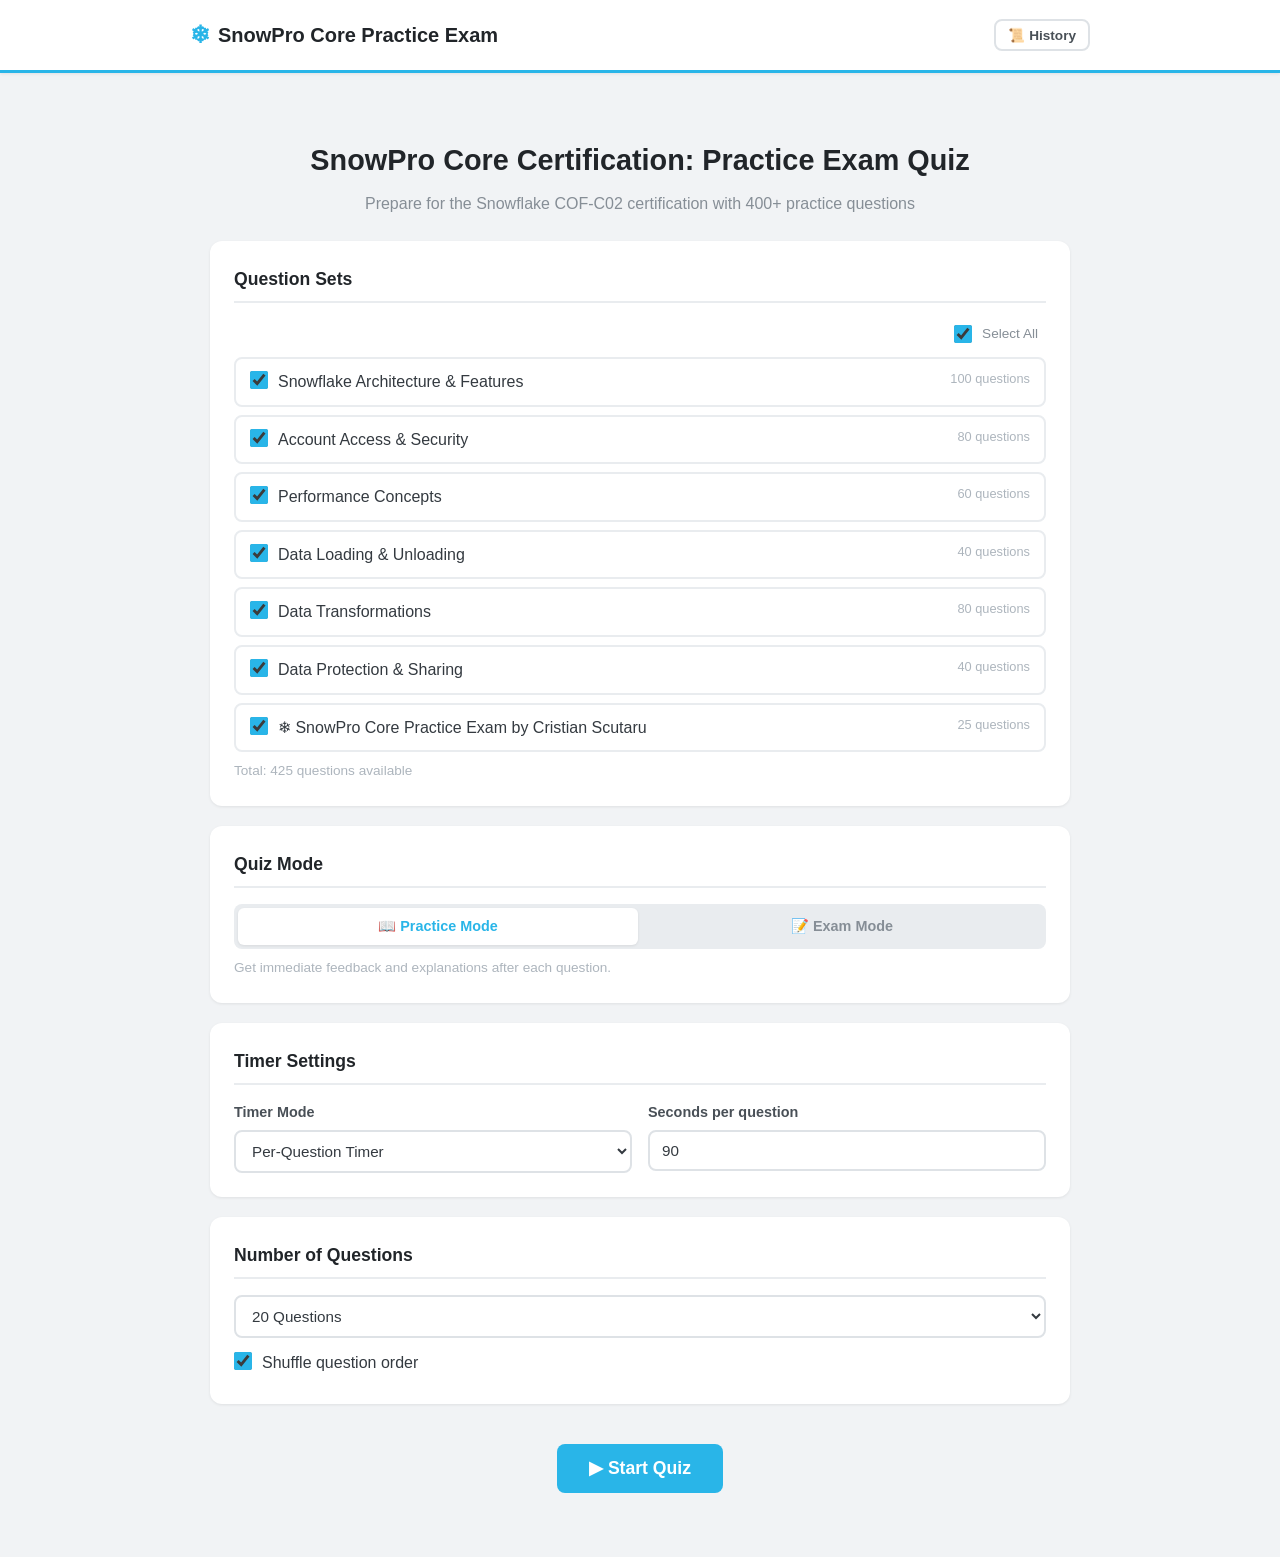
==== index.html @ 7760501c "new files" ====
<!DOCTYPE html>
<html lang="en">
<head>
  <meta charset="UTF-8">
  <meta name="viewport" content="width=device-width, initial-scale=1.0">
  <title>SnowPro Core Certification Practice Exam Quiz</title>
  <link rel="icon" type="image/svg+xml" href="favicon.svg">
  <link rel="stylesheet" href="css/styles.css">
</head>
<body>
  <header class="app-header">
    <div class="container">
      <div class="app-title">
        <span class="snowflake-icon">&#10052;</span>
        SnowPro Core Practice Exam
      </div>
      <div id="history-link">
        <button class="btn btn-sm btn-outline" onclick="toggleHistory()">&#128220; History</button>
      </div>
    </div>
  </header>

  <main class="container">
    <!-- Hero -->
    <div class="setup-hero">
      <h1>SnowPro Core Certification: Practice Exam Quiz</h1>
      <p class="subtitle">Prepare for the Snowflake COF-C02 certification with 400+ practice questions</p>
    </div>

    <!-- Question Sets -->
    <div class="card">
      <div class="card-title">Question Sets</div>
      <div class="select-all-row">
        <label class="checkbox-item" style="border:none; padding:4px 8px; display:inline-flex; width:auto;">
          <input type="checkbox" id="select-all" checked>
          <label for="select-all" style="font-size:0.85rem; color:var(--gray-600);">Select All</label>
        </label>
      </div>
      <div class="checkbox-group" id="question-sets">
        <!-- Populated by JS -->
      </div>
      <p class="text-sm text-muted mt-8" id="total-questions-label">Total: 0 questions available</p>
    </div>

    <!-- Quiz Mode -->
    <div class="card">
      <div class="card-title">Quiz Mode</div>
      <div class="toggle-group" id="mode-toggle">
        <button class="toggle-option active" data-mode="practice">&#128214; Practice Mode</button>
        <button class="toggle-option" data-mode="exam">&#128221; Exam Mode</button>
      </div>
      <p class="text-sm text-muted mt-8" id="mode-description">
        Get immediate feedback and explanations after each question.
      </p>
    </div>

    <!-- Timer -->
    <div class="card">
      <div class="card-title">Timer Settings</div>
      <div class="timer-config">
        <div class="form-group">
          <label class="form-label" for="timer-mode">Timer Mode</label>
          <select class="form-select" id="timer-mode">
            <option value="per-question">Per-Question Timer</option>
            <option value="overall">Overall Exam Timer</option>
            <option value="none">No Timer</option>
          </select>
        </div>
        <div class="form-group" id="timer-value-group">
          <label class="form-label" for="timer-value" id="timer-value-label">Seconds per question</label>
          <input type="number" class="form-input" id="timer-value" value="90" min="10" max="600">
        </div>
      </div>
    </div>

    <!-- Question Count -->
    <div class="card">
      <div class="card-title">Number of Questions</div>
      <div class="form-group" style="margin-bottom:0;">
        <select class="form-select" id="question-count">
          <option value="10">10 Questions</option>
          <option value="20" selected>20 Questions</option>
          <option value="50">50 Questions</option>
          <option value="100">100 Questions</option>
          <option value="all">All Questions</option>
        </select>
      </div>
      <div class="mt-8">
        <label class="checkbox-item" style="border:none; padding:4px 0;">
          <input type="checkbox" id="shuffle-questions" checked>
          <label for="shuffle-questions">Shuffle question order</label>
        </label>
      </div>
    </div>

    <!-- Start Button -->
    <div class="setup-actions">
      <button class="btn btn-primary btn-lg" id="start-quiz" onclick="startQuiz()">
        &#9654; Start Quiz
      </button>
    </div>

    <!-- History Panel (hidden by default) -->
    <div class="card hidden" id="history-panel">
      <div class="card-title">Quiz History</div>
      <div id="history-content">
        <p class="text-muted text-sm">No quiz history yet. Complete a quiz to see your results here.</p>
      </div>
      <div class="mt-16 text-center">
        <button class="btn btn-sm btn-outline" onclick="clearHistory()">Clear History</button>
      </div>
    </div>
  </main>

  <script src="js/timer.js"></script>
  <script src="js/question-loader.js"></script>
  <script src="js/app.js"></script>
</body>
</html>
---- css/styles.css ----
/* ===== SnowPro Core Practice Exam Quiz — Light Theme ===== */

:root {
  --primary: #29B5E8;
  --primary-dark: #1a8bb8;
  --primary-light: #e8f6fc;
  --success: #2ecc71;
  --success-light: #eafaf1;
  --danger: #e74c3c;
  --danger-light: #fdedec;
  --warning: #f39c12;
  --warning-light: #fef5e7;
  --gray-50: #f8f9fa;
  --gray-100: #f1f3f5;
  --gray-200: #e9ecef;
  --gray-300: #dee2e6;
  --gray-400: #ced4da;
  --gray-500: #adb5bd;
  --gray-600: #868e96;
  --gray-700: #495057;
  --gray-800: #343a40;
  --gray-900: #212529;
  --white: #ffffff;
  --shadow-sm: 0 1px 3px rgba(0,0,0,0.08);
  --shadow-md: 0 4px 12px rgba(0,0,0,0.1);
  --shadow-lg: 0 8px 24px rgba(0,0,0,0.12);
  --radius: 8px;
  --radius-lg: 12px;
  --transition: 0.2s ease;
  --max-width: 900px;
}

/* ===== Reset & Base ===== */
*, *::before, *::after { box-sizing: border-box; margin: 0; padding: 0; }

body {
  font-family: -apple-system, BlinkMacSystemFont, 'Segoe UI', Roboto, Oxygen, Ubuntu, sans-serif;
  background: var(--gray-100);
  color: var(--gray-800);
  line-height: 1.6;
  min-height: 100vh;
}

a { color: var(--primary); text-decoration: none; }
a:hover { color: var(--primary-dark); }

/* ===== Layout ===== */
.container {
  max-width: var(--max-width);
  margin: 0 auto;
  padding: 24px 20px;
}

/* ===== Header ===== */
.app-header {
  background: var(--white);
  border-bottom: 3px solid var(--primary);
  padding: 16px 24px;
  box-shadow: var(--shadow-sm);
  position: sticky;
  top: 0;
  z-index: 100;
}

.app-header .container {
  padding: 0;
  display: flex;
  align-items: center;
  justify-content: space-between;
  max-width: var(--max-width);
  margin: 0 auto;
}

.app-title {
  font-size: 1.25rem;
  font-weight: 700;
  color: var(--gray-900);
  display: flex;
  align-items: center;
  gap: 8px;
}

.app-title .snowflake-icon {
  color: var(--primary);
  font-size: 1.5rem;
}

/* ===== Cards ===== */
.card {
  background: var(--white);
  border-radius: var(--radius-lg);
  box-shadow: var(--shadow-sm);
  padding: 24px;
  margin-bottom: 20px;
}

.card-title {
  font-size: 1.1rem;
  font-weight: 600;
  color: var(--gray-900);
  margin-bottom: 16px;
  padding-bottom: 8px;
  border-bottom: 2px solid var(--gray-200);
}

/* ===== Buttons ===== */
.btn {
  display: inline-flex;
  align-items: center;
  justify-content: center;
  gap: 6px;
  padding: 10px 20px;
  border: none;
  border-radius: var(--radius);
  font-size: 0.95rem;
  font-weight: 600;
  cursor: pointer;
  transition: all var(--transition);
  text-decoration: none;
}

.btn:disabled {
  opacity: 0.5;
  cursor: not-allowed;
}

.btn-primary {
  background: var(--primary);
  color: var(--white);
}
.btn-primary:hover:not(:disabled) {
  background: var(--primary-dark);
  box-shadow: var(--shadow-md);
}

.btn-success {
  background: var(--success);
  color: var(--white);
}
.btn-success:hover:not(:disabled) {
  background: #27ae60;
}

.btn-danger {
  background: var(--danger);
  color: var(--white);
}
.btn-danger:hover:not(:disabled) {
  background: #c0392b;
}

.btn-outline {
  background: var(--white);
  color: var(--gray-700);
  border: 2px solid var(--gray-300);
}
.btn-outline:hover:not(:disabled) {
  border-color: var(--primary);
  color: var(--primary);
}

.btn-sm {
  padding: 6px 12px;
  font-size: 0.85rem;
}

.btn-lg {
  padding: 14px 32px;
  font-size: 1.1rem;
}

/* ===== Form Controls ===== */
.form-group {
  margin-bottom: 16px;
}

.form-label {
  display: block;
  font-weight: 600;
  font-size: 0.9rem;
  color: var(--gray-700);
  margin-bottom: 6px;
}

.form-select, .form-input {
  width: 100%;
  padding: 10px 12px;
  border: 2px solid var(--gray-300);
  border-radius: var(--radius);
  font-size: 0.95rem;
  color: var(--gray-800);
  background: var(--white);
  transition: border-color var(--transition);
}

.form-select:focus, .form-input:focus {
  outline: none;
  border-color: var(--primary);
  box-shadow: 0 0 0 3px rgba(41, 181, 232, 0.15);
}

/* ===== Checkboxes & Radios ===== */
.checkbox-group {
  display: flex;
  flex-direction: column;
  gap: 8px;
}

.checkbox-item, .radio-item {
  display: flex;
  align-items: flex-start;
  gap: 10px;
  padding: 10px 14px;
  border: 2px solid var(--gray-200);
  border-radius: var(--radius);
  cursor: pointer;
  transition: all var(--transition);
  background: var(--white);
}

.checkbox-item:hover, .radio-item:hover {
  border-color: var(--primary-light);
  background: var(--gray-50);
}

.checkbox-item.selected, .radio-item.selected {
  border-color: var(--primary);
  background: var(--primary-light);
}

.checkbox-item input[type="checkbox"],
.radio-item input[type="radio"] {
  margin-top: 2px;
  accent-color: var(--primary);
  width: 18px;
  height: 18px;
  flex-shrink: 0;
}

.checkbox-item label, .radio-item label {
  cursor: pointer;
  flex: 1;
}

.checkbox-item .set-count {
  font-size: 0.8rem;
  color: var(--gray-500);
  margin-left: auto;
  white-space: nowrap;
}

/* ===== Toggle Switch ===== */
.toggle-group {
  display: flex;
  background: var(--gray-200);
  border-radius: var(--radius);
  padding: 4px;
  gap: 4px;
}

.toggle-option {
  flex: 1;
  padding: 10px 16px;
  border: none;
  border-radius: 6px;
  font-size: 0.9rem;
  font-weight: 600;
  cursor: pointer;
  background: transparent;
  color: var(--gray-600);
  transition: all var(--transition);
  text-align: center;
}

.toggle-option.active {
  background: var(--white);
  color: var(--primary);
  box-shadow: var(--shadow-sm);
}

.toggle-option:hover:not(.active) {
  color: var(--gray-800);
}

/* ===== Setup Page ===== */
.setup-hero {
  text-align: center;
  padding: 40px 20px 24px;
}

.setup-hero h1 {
  font-size: 1.8rem;
  font-weight: 700;
  color: var(--gray-900);
  margin-bottom: 8px;
}

.setup-hero .subtitle {
  font-size: 1rem;
  color: var(--gray-600);
}

.setup-hero .snowflake-logo {
  font-size: 3rem;
  color: var(--primary);
  margin-bottom: 12px;
}

.setup-actions {
  text-align: center;
  padding: 20px 0 40px;
}

.select-all-row {
  display: flex;
  justify-content: flex-end;
  margin-bottom: 8px;
}

.timer-config {
  display: grid;
  grid-template-columns: 1fr 1fr;
  gap: 16px;
}

.timer-config .form-group {
  margin-bottom: 0;
}

.inline-group {
  display: flex;
  align-items: center;
  gap: 12px;
  flex-wrap: wrap;
}

/* ===== Quiz Page ===== */
.quiz-header {
  display: flex;
  align-items: center;
  justify-content: space-between;
  flex-wrap: wrap;
  gap: 12px;
  margin-bottom: 4px;
}

.quiz-timer {
  display: flex;
  align-items: center;
  gap: 8px;
  font-size: 1.1rem;
  font-weight: 700;
  color: var(--gray-800);
  background: var(--gray-100);
  padding: 8px 16px;
  border-radius: var(--radius);
}

.quiz-timer.warning { color: var(--warning); background: var(--warning-light); }
.quiz-timer.danger { color: var(--danger); background: var(--danger-light); }
.quiz-timer .timer-icon { font-size: 1.2rem; }

.btn-pause {
  background: none;
  border: 1.5px solid var(--gray-300);
  border-radius: 4px;
  cursor: pointer;
  font-size: 1rem;
  line-height: 1;
  padding: 2px 6px;
  color: inherit;
  transition: all var(--transition);
}
.btn-pause:hover { border-color: var(--primary); color: var(--primary); }
.btn-pause.paused { border-color: var(--success); color: var(--success); }

.quiz-timer.paused { opacity: 0.6; }

.quiz-progress-text {
  font-size: 0.9rem;
  color: var(--gray-600);
  font-weight: 600;
}

.quiz-domain-badge {
  font-size: 0.75rem;
  font-weight: 600;
  color: var(--primary);
  background: var(--primary-light);
  padding: 4px 10px;
  border-radius: 20px;
}

/* Progress bar */
.progress-bar-container {
  width: 100%;
  height: 6px;
  background: var(--gray-200);
  border-radius: 3px;
  margin-bottom: 20px;
  overflow: hidden;
}

.progress-bar {
  height: 100%;
  background: var(--primary);
  border-radius: 3px;
  transition: width 0.3s ease;
}

/* Question card */
.question-card {
  background: var(--white);
  border-radius: var(--radius-lg);
  box-shadow: var(--shadow-md);
  padding: 28px;
  margin-bottom: 20px;
}

.question-number {
  font-size: 0.85rem;
  font-weight: 600;
  color: var(--primary);
  margin-bottom: 8px;
}

.question-text {
  font-size: 1.05rem;
  font-weight: 500;
  color: var(--gray-900);
  margin-bottom: 20px;
  line-height: 1.7;
}

.question-hint {
  font-size: 0.85rem;
  color: var(--gray-500);
  font-style: italic;
  margin-bottom: 12px;
}

/* Options */
.options-list {
  display: flex;
  flex-direction: column;
  gap: 10px;
}

.option-item {
  display: flex;
  align-items: flex-start;
  gap: 12px;
  padding: 14px 16px;
  border: 2px solid var(--gray-200);
  border-radius: var(--radius);
  cursor: pointer;
  transition: all var(--transition);
  background: var(--white);
}

.option-item:hover {
  border-color: var(--primary-light);
  background: var(--gray-50);
}

.option-item.selected {
  border-color: var(--primary);
  background: var(--primary-light);
}

.option-item.correct {
  border-color: var(--success);
  background: var(--success-light);
}

.option-item.incorrect {
  border-color: var(--danger);
  background: var(--danger-light);
}

.option-item.disabled {
  pointer-events: none;
  opacity: 0.85;
}

.option-key {
  display: flex;
  align-items: center;
  justify-content: center;
  width: 28px;
  height: 28px;
  border-radius: 50%;
  border: 2px solid var(--gray-300);
  font-size: 0.85rem;
  font-weight: 700;
  color: var(--gray-600);
  flex-shrink: 0;
  transition: all var(--transition);
}

.option-item.selected .option-key {
  border-color: var(--primary);
  background: var(--primary);
  color: var(--white);
}

.option-item.correct .option-key {
  border-color: var(--success);
  background: var(--success);
  color: var(--white);
}

.option-item.incorrect .option-key {
  border-color: var(--danger);
  background: var(--danger);
  color: var(--white);
}

.option-text {
  flex: 1;
  font-size: 0.95rem;
  color: var(--gray-800);
  padding-top: 2px;
}

.option-icon {
  font-size: 1.1rem;
  flex-shrink: 0;
  margin-top: 2px;
}

/* Explanation panel */
.explanation-panel {
  margin-top: 16px;
  padding: 16px 20px;
  border-radius: var(--radius);
  border-left: 4px solid var(--primary);
  background: var(--gray-50);
  display: none;
}

.explanation-panel.visible {
  display: block;
}

.explanation-panel.correct-answer {
  border-left-color: var(--success);
  background: var(--success-light);
}

.explanation-panel.incorrect-answer {
  border-left-color: var(--danger);
  background: var(--danger-light);
}

.explanation-panel.timeout-answer {
  border-left-color: var(--warning);
  background: var(--warning-light);
}

.explanation-title {
  font-weight: 700;
  font-size: 0.9rem;
  margin-bottom: 6px;
  display: flex;
  align-items: center;
  gap: 6px;
}

.explanation-panel.correct-answer .explanation-title { color: var(--success); }
.explanation-panel.incorrect-answer .explanation-title { color: var(--danger); }
.explanation-panel.timeout-answer .explanation-title { color: var(--warning); }

.explanation-text {
  font-size: 0.9rem;
  color: var(--gray-700);
  line-height: 1.6;
}

/* Quiz navigation */
.quiz-nav {
  display: flex;
  justify-content: space-between;
  align-items: center;
  gap: 12px;
  flex-wrap: wrap;
}

.quiz-nav-left, .quiz-nav-right {
  display: flex;
  gap: 8px;
}

.btn-flag {
  background: var(--white);
  color: var(--warning);
  border: 2px solid var(--warning);
}
.btn-flag:hover { background: var(--warning-light); }
.btn-flag.flagged {
  background: var(--warning);
  color: var(--white);
}

/* Question navigator grid */
.question-navigator {
  background: var(--white);
  border-radius: var(--radius-lg);
  box-shadow: var(--shadow-sm);
  padding: 16px;
  margin-bottom: 20px;
}

.navigator-title {
  font-size: 0.85rem;
  font-weight: 600;
  color: var(--gray-600);
  margin-bottom: 10px;
}

.navigator-grid {
  display: grid;
  grid-template-columns: repeat(auto-fill, minmax(36px, 1fr));
  gap: 6px;
}

.nav-cell {
  width: 36px;
  height: 36px;
  display: flex;
  align-items: center;
  justify-content: center;
  border-radius: 6px;
  font-size: 0.8rem;
  font-weight: 600;
  cursor: pointer;
  border: 2px solid var(--gray-200);
  background: var(--white);
  color: var(--gray-500);
  transition: all var(--transition);
}

.nav-cell:hover { border-color: var(--primary); }
.nav-cell.answered { background: var(--primary-light); border-color: var(--primary); color: var(--primary); }
.nav-cell.flagged { background: var(--warning-light); border-color: var(--warning); color: var(--warning); }
.nav-cell.current { outline: 3px solid var(--primary); outline-offset: 1px; }
.nav-cell.correct-review { background: var(--success-light); border-color: var(--success); color: var(--success); }
.nav-cell.incorrect-review { background: var(--danger-light); border-color: var(--danger); color: var(--danger); }
.nav-cell.timeout-review { background: var(--warning-light); border-color: var(--warning); color: var(--warning); }

/* Navigator legend */
.navigator-legend {
  display: flex;
  gap: 16px;
  flex-wrap: wrap;
  margin-top: 10px;
  font-size: 0.75rem;
  color: var(--gray-500);
}

.legend-item {
  display: flex;
  align-items: center;
  gap: 4px;
}

.legend-dot {
  width: 10px;
  height: 10px;
  border-radius: 3px;
}

.legend-dot.unanswered { background: var(--gray-200); }
.legend-dot.flagged { background: var(--warning); }
.legend-dot.correct { background: var(--success); }
.legend-dot.incorrect { background: var(--danger); }
.legend-dot.timeout { background: var(--warning); border: 1.5px dashed var(--warning); background: var(--warning-light); }

/* ===== Results Page ===== */
.results-hero {
  text-align: center;
  padding: 32px 24px;
  background: var(--white);
  border-radius: var(--radius-lg);
  box-shadow: var(--shadow-md);
  margin-bottom: 24px;
}

.results-score {
  font-size: 3.5rem;
  font-weight: 800;
  margin-bottom: 4px;
}

.results-score.pass { color: var(--success); }
.results-score.fail { color: var(--danger); }

.results-label {
  font-size: 1.1rem;
  color: var(--gray-600);
  margin-bottom: 12px;
}

.results-badge {
  display: inline-block;
  padding: 6px 20px;
  border-radius: 20px;
  font-weight: 700;
  font-size: 0.9rem;
}

.results-badge.pass {
  background: var(--success-light);
  color: var(--success);
}

.results-badge.fail {
  background: var(--danger-light);
  color: var(--danger);
}

.results-stats {
  display: grid;
  grid-template-columns: repeat(3, 1fr);
  gap: 16px;
  margin-top: 20px;
}

.stat-item {
  text-align: center;
}

.stat-value {
  font-size: 1.5rem;
  font-weight: 700;
  color: var(--gray-900);
}

.stat-label {
  font-size: 0.8rem;
  color: var(--gray-500);
}

/* Domain breakdown */
.domain-table {
  width: 100%;
  border-collapse: collapse;
}

.domain-table th {
  text-align: left;
  padding: 10px 12px;
  font-size: 0.85rem;
  font-weight: 600;
  color: var(--gray-600);
  border-bottom: 2px solid var(--gray-200);
}

.domain-table td {
  padding: 10px 12px;
  font-size: 0.9rem;
  border-bottom: 1px solid var(--gray-100);
}

.domain-bar {
  height: 8px;
  background: var(--gray-200);
  border-radius: 4px;
  overflow: hidden;
  min-width: 100px;
}

.domain-bar-fill {
  height: 100%;
  border-radius: 4px;
  transition: width 0.5s ease;
}

.domain-bar-fill.good { background: var(--success); }
.domain-bar-fill.ok { background: var(--warning); }
.domain-bar-fill.bad { background: var(--danger); }

/* Review list */
.review-item {
  background: var(--white);
  border-radius: var(--radius);
  box-shadow: var(--shadow-sm);
  padding: 20px;
  margin-bottom: 12px;
  border-left: 4px solid var(--gray-300);
}

.review-item.correct { border-left-color: var(--success); }
.review-item.incorrect { border-left-color: var(--danger); }
.review-item.timeout { border-left-color: var(--warning); }

.review-question {
  font-weight: 600;
  font-size: 0.95rem;
  margin-bottom: 10px;
  color: var(--gray-900);
}

.review-answers {
  font-size: 0.85rem;
  color: var(--gray-600);
  margin-bottom: 8px;
}

.review-answers span {
  display: inline-block;
  margin-right: 16px;
}

.review-explanation {
  font-size: 0.85rem;
  color: var(--gray-700);
  background: var(--gray-50);
  padding: 10px 14px;
  border-radius: 6px;
  line-height: 1.6;
}

/* Results actions */
.results-actions {
  display: flex;
  justify-content: center;
  gap: 12px;
  flex-wrap: wrap;
  margin: 24px 0;
}

/* ===== History ===== */
.history-table {
  width: 100%;
  border-collapse: collapse;
  font-size: 0.85rem;
}

.history-table th {
  text-align: left;
  padding: 8px 10px;
  font-weight: 600;
  color: var(--gray-600);
  border-bottom: 2px solid var(--gray-200);
}

.history-table td {
  padding: 8px 10px;
  border-bottom: 1px solid var(--gray-100);
}

/* ===== Utilities ===== */
.text-center { text-align: center; }
.text-muted { color: var(--gray-500); }
.text-sm { font-size: 0.85rem; }
.mt-8 { margin-top: 8px; }
.mt-16 { margin-top: 16px; }
.mt-24 { margin-top: 24px; }
.mb-8 { margin-bottom: 8px; }
.mb-16 { margin-bottom: 16px; }
.hidden { display: none !important; }

/* ===== Responsive ===== */
@media (max-width: 640px) {
  .container { padding: 16px 12px; }
  .setup-hero h1 { font-size: 1.4rem; }
  .question-card { padding: 18px; }
  .timer-config { grid-template-columns: 1fr; }
  .results-stats { grid-template-columns: 1fr; gap: 8px; }
  .quiz-nav { flex-direction: column; }
  .quiz-nav-left, .quiz-nav-right { width: 100%; justify-content: center; }
  .navigator-grid { grid-template-columns: repeat(auto-fill, minmax(32px, 1fr)); }
  .nav-cell { width: 32px; height: 32px; font-size: 0.75rem; }
  .results-score { font-size: 2.5rem; }
}

@media (max-width: 480px) {
  .quiz-header { flex-direction: column; align-items: flex-start; }
  .toggle-group { flex-direction: column; }
}

/* ===== Animations ===== */
@keyframes fadeIn {
  from { opacity: 0; transform: translateY(8px); }
  to { opacity: 1; transform: translateY(0); }
}

.fade-in {
  animation: fadeIn 0.3s ease forwards;
}

@keyframes slideDown {
  from { opacity: 0; max-height: 0; }
  to { opacity: 1; max-height: 500px; }
}

/* ===== Submit exam modal ===== */
.modal-overlay {
  position: fixed;
  inset: 0;
  background: rgba(0,0,0,0.4);
  display: flex;
  align-items: center;
  justify-content: center;
  z-index: 200;
}

.modal-overlay.hidden { display: none; }

.modal {
  background: var(--white);
  border-radius: var(--radius-lg);
  padding: 32px;
  max-width: 440px;
  width: 90%;
  box-shadow: var(--shadow-lg);
  text-align: center;
}

.modal h3 {
  margin-bottom: 12px;
  font-size: 1.2rem;
}

.modal p {
  color: var(--gray-600);
  margin-bottom: 20px;
  font-size: 0.95rem;
}

.modal-actions {
  display: flex;
  gap: 10px;
  justify-content: center;
}

/* ===== Loading ===== */
.loading-spinner {
  display: inline-block;
  width: 24px;
  height: 24px;
  border: 3px solid var(--gray-200);
  border-top: 3px solid var(--primary);
  border-radius: 50%;
  animation: spin 0.8s linear infinite;
}

@keyframes spin {
  to { transform: rotate(360deg); }
}

.loading-screen {
  display: flex;
  flex-direction: column;
  align-items: center;
  justify-content: center;
  padding: 60px 20px;
  gap: 16px;
  color: var(--gray-600);
}
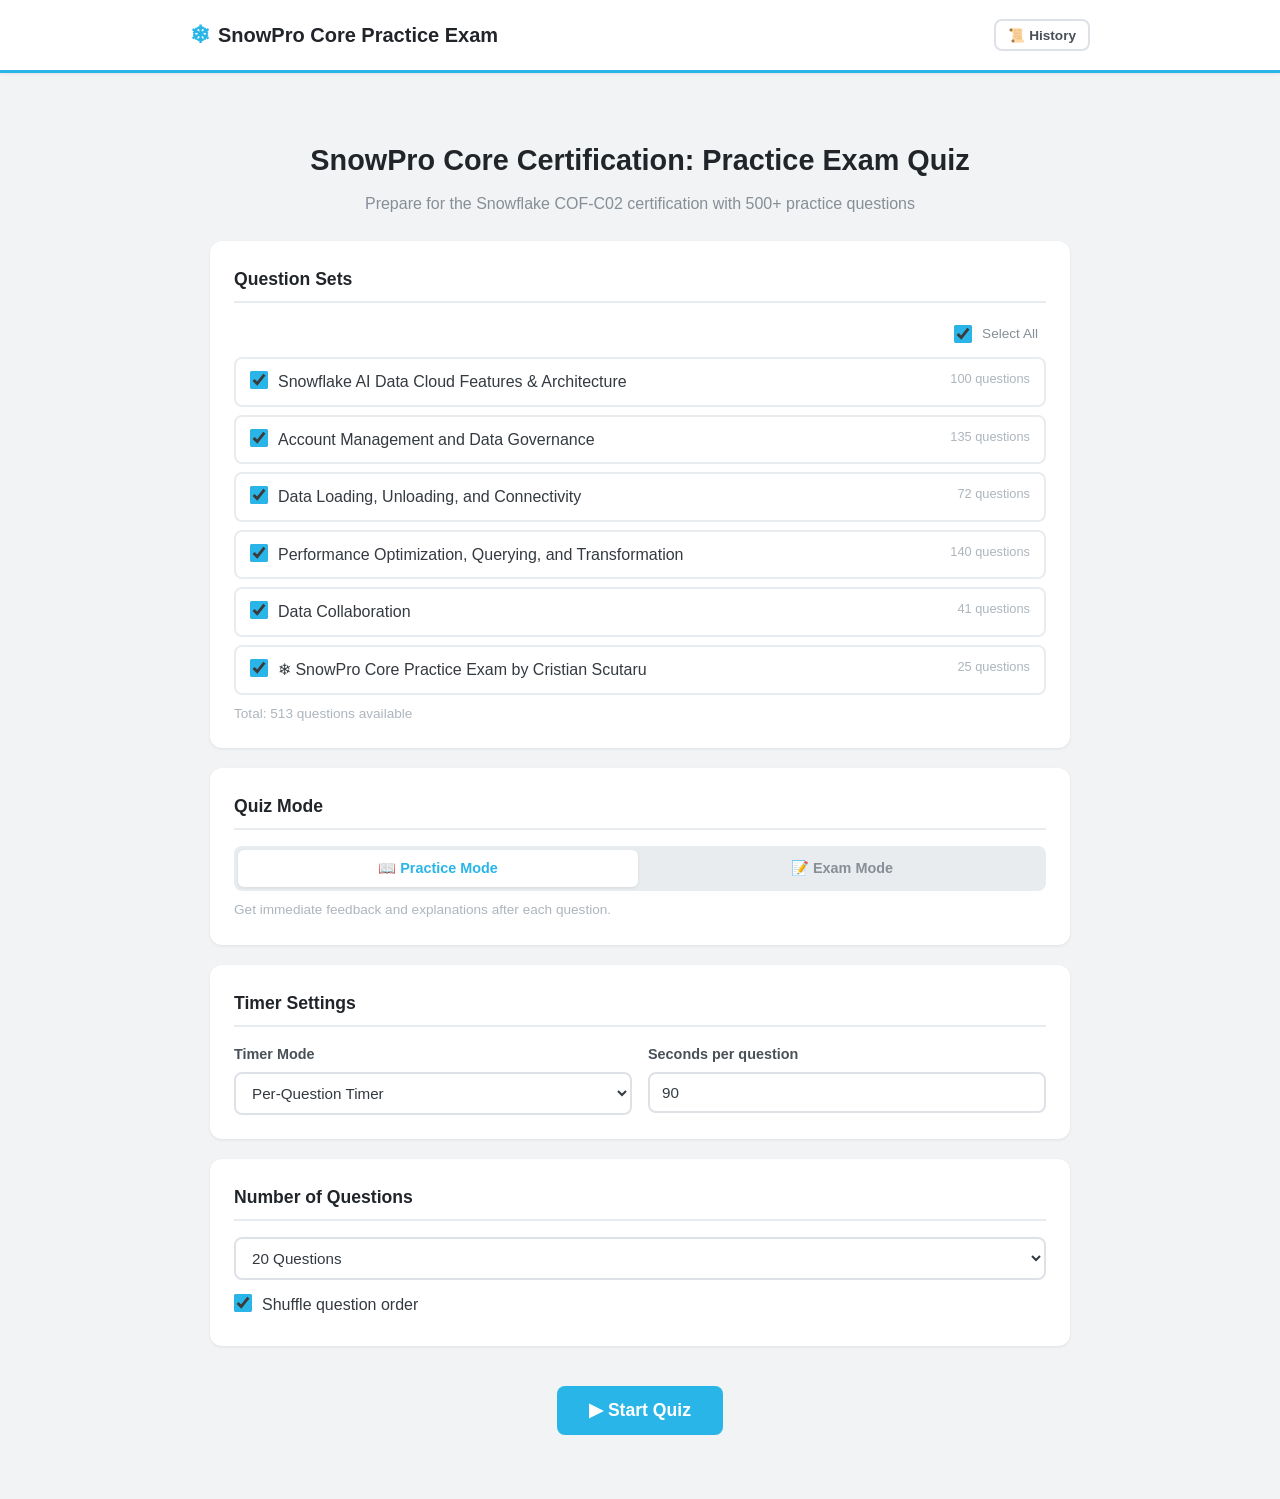
==== commit 3e2d651c: "Add files via upload" ====
--- a/index.html
+++ b/index.html
@@ -24,7 +24,7 @@
     <!-- Hero -->
     <div class="setup-hero">
       <h1>SnowPro Core Certification: Practice Exam Quiz</h1>
-      <p class="subtitle">Prepare for the Snowflake COF-C02 certification with 400+ practice questions</p>
+      <p class="subtitle">Prepare for the Snowflake COF-C02 certification with 500+ practice questions</p>
     </div>
 
     <!-- Question Sets -->
